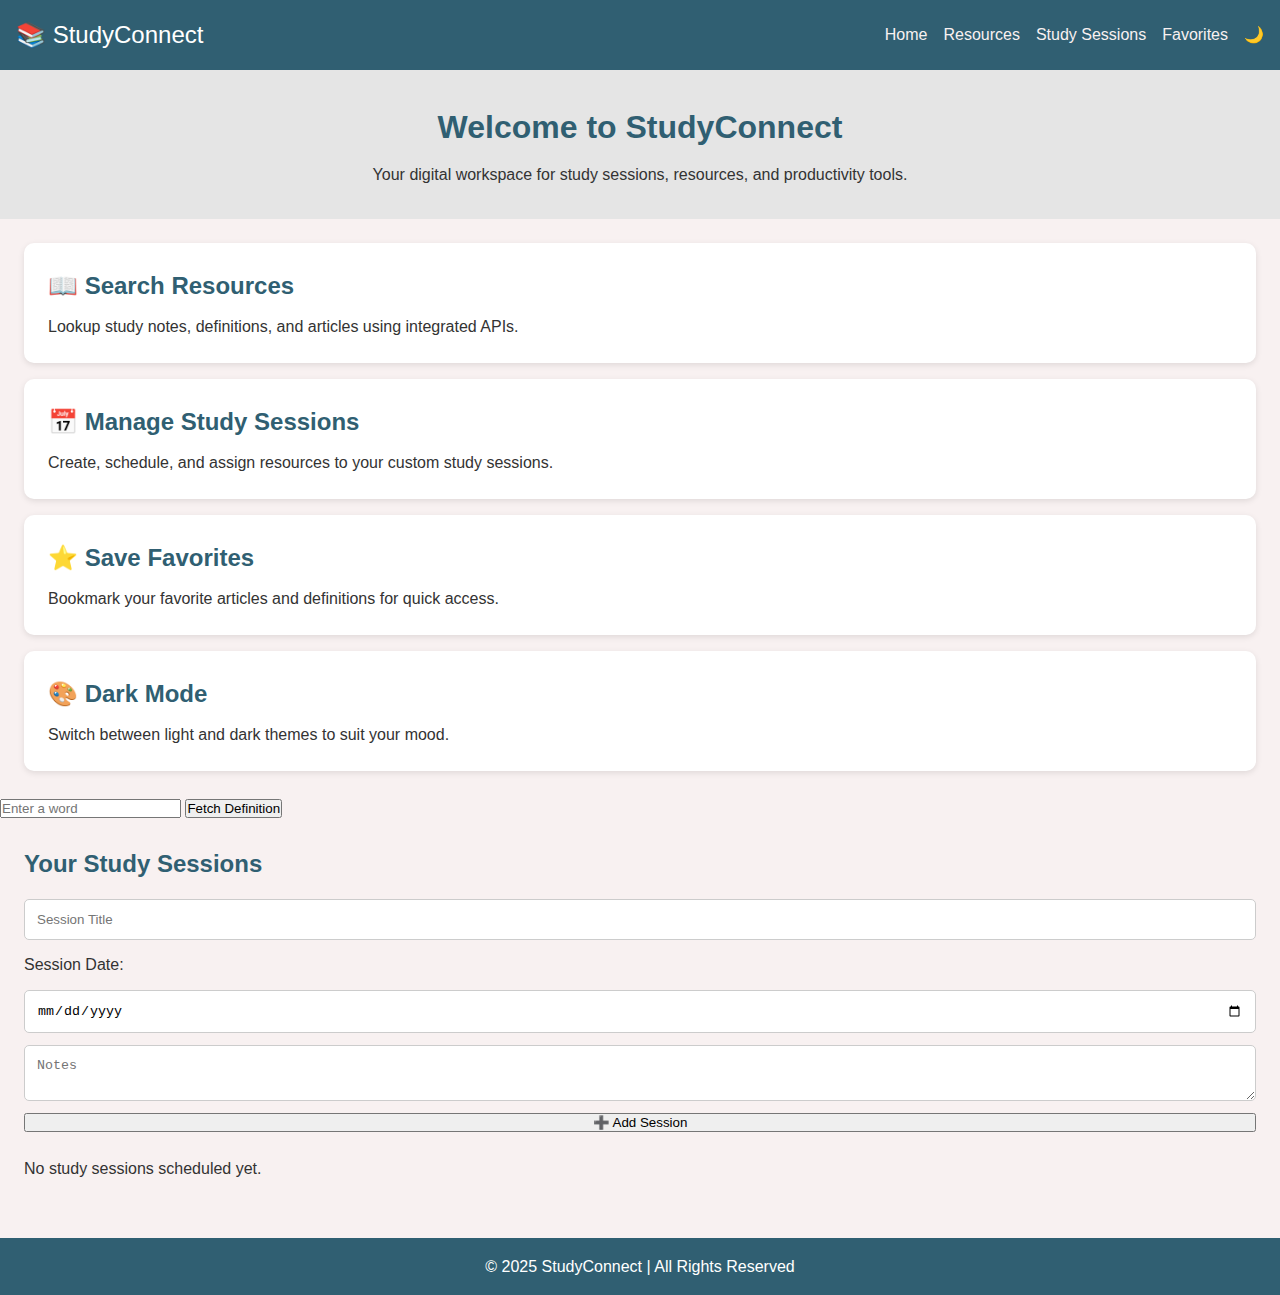
==== index.html @ 54f554a0 "first commit" ====
<!DOCTYPE html>
<html lang="en">
<head>
  <meta charset="UTF-8" />
  <meta name="viewport" content="width=device-width, initial-scale=1.0" />
  <title>StudyConnect | Home</title>
  <link rel="stylesheet" href="styles/styles.css" />
  <link rel="icon" type="image/png" href="images/logo.png" />
  <script type="module" src="script/app.js"></script>
</head>
<body>
  <header>
    <div class="logo">📚 StudyConnect</div>
    <nav>
      <button id="menu-toggle">☰</button>
      <ul id="main-nav">
        <li><a href="index.html">Home</a></li>
        <li><a href="#">Resources</a></li>
        <li><a href="#">Study Sessions</a></li>
        <li><a href="#">Favorites</a></li>
        <li><a href="#" id="theme-toggle">🌙</a></li>
      </ul>
    </nav>
  </header>

  <main>
    <section class="hero">
      <h1>Welcome to StudyConnect</h1>
      <p>Your digital workspace for study sessions, resources, and productivity tools.</p>
    </section>

    <section class="features-grid">
      <div class="card">
        <h2>📖 Search Resources</h2>
        <p>Lookup study notes, definitions, and articles using integrated APIs.</p>
      </div>
      <div class="card">
        <h2>📅 Manage Study Sessions</h2>
        <p>Create, schedule, and assign resources to your custom study sessions.</p>
      </div>
      <div class="card">
        <h2>⭐ Save Favorites</h2>
        <p>Bookmark your favorite articles and definitions for quick access.</p>
      </div>
      <div class="card">
        <h2>🎨 Dark Mode</h2>
        <p>Switch between light and dark themes to suit your mood.</p>
      </div>
    </section>

    <section>
      <div>
        <input type="text" id="word-input" placeholder="Enter a word" />
        <button id="fetch-button">Fetch Definition</button>
        <p id="definition-display"></p>
      </div>
    </section>

    <section class="sessions">
      <h2>Your Study Sessions</h2>
      <form id="sessionForm">
        <input type="text" id="sessionTitle" placeholder="Session Title" required />
        <label for="sessionDate">Session Date:</label>
        <input type="date" id="sessionDate" title="Select the date for the session" required />
        <textarea id="sessionNotes" placeholder="Notes"></textarea>
        <button type="submit">➕ Add Session</button>
      </form>
      <div id="sessionsContainer"></div>
    </section>
  </main>

  <!-- Modal Dialog -->
  <div id="resourceModal" class="modal">
    <div class="modal-content-wrapper">
      <span class="close-btn">×</span>
      <div id="modalContent"></div>
    </div>
  </div>

  <footer>
    <p>© 2025 StudyConnect | All Rights Reserved</p>
  </footer>
</body>
</html>
---- styles/styles.css ----
/* CSS Reset */
* {
    margin: 0;
    padding: 0;
    box-sizing: border-box;
  }
  
  body {
    font-family: 'Open Sans', sans-serif;
    background-color: #f8f1f1;
    color: #333;
    line-height: 1.6;
    transition: background-color 0.3s, color 0.3s;
  }
  
  header {
    background-color: #305f72;
    color: #fff;
    display: flex;
    justify-content: space-between;
    align-items: center;
    padding: 1rem;
  }
  
  .logo {
    font-family: 'Montserrat', sans-serif;
    font-size: 1.5rem;
  }
  
  nav ul {
    list-style: none;
    display: flex;
    gap: 1rem;
  }
  
  nav a {
    color: #f8f1f1;
    text-decoration: none;
    font-weight: 500;
  }
  
  #menu-toggle {
    display: none;
    background: none;
    border: none;
    color: #fff;
    font-size: 1.5rem;
  }
  
  .hero {
    text-align: center;
    padding: 2rem 1rem;
    background-color: #e5e5e5;
  }
  
  .hero h1 {
    font-family: 'Montserrat', sans-serif;
    color: #305f72;
    margin-bottom: 0.5rem;
  }
  
  .features-grid {
    display: grid;
    grid-template-columns: 1fr;
    gap: 1rem;
    padding: 1.5rem;
  }
  
  .card {
    background-color: #ffffff;
    padding: 1.5rem;
    border-radius: 10px;
    box-shadow: 0 2px 6px rgba(0, 0, 0, 0.1);
    transition: transform 0.3s ease, background-color 0.3s ease;
  }
  
  .card h2 {
    color: #305f72;
    margin-bottom: 0.5rem;
  }
  
  .card:hover {
    transform: translateY(-5px);
    background-color: #fdfdfd;
  }
  
  footer {
    background-color: #305f72;
    color: #fff;
    text-align: center;
    padding: 1rem;
    margin-top: 2rem;
  }
  
  /* Dark Mode */
  body.dark-mode {
    background-color: #1e293b;
    color: #f1f5f9;
  }
  
  body.dark-mode header,
  body.dark-mode footer {
    background-color: #111827;
  }
  
  body.dark-mode nav a {
    color: #f1f5f9;
  }
  
  body.dark-mode .hero {
    background-color: #334155;
    color: #f1f5f9;
  }
  
  body.dark-mode .card {
    background-color: #1e293b;
    color: #f1f5f9;
  }
  
  body.dark-mode .card:hover {
    background-color: #273549;
  }
  
  /* Responsive Navigation */
  @media (max-width: 768px) {
    nav ul {
      display: none;
      flex-direction: column;
      gap: 0;
      background-color: #305f72;
      position: absolute;
      top: 60px;
      right: 0;
      width: 200px;
      padding: 1rem;
    }
  
    nav ul.show {
      display: flex;
    }
  
    #menu-toggle {
      display: block;
    }
  }
  
  /* Modal Styles */
  .modal {
    display: none;
    position: fixed;
    z-index: 999;
    left: 0;
    top: 0;
    width: 100%;
    height: 100%;
    overflow: auto;
    background-color: rgba(0, 0, 0, 0.6);
  }
  
  .modal-content-wrapper {
    background-color: #fff;
    margin: 10% auto;
    padding: 1.5rem;
    border-radius: 10px;
    width: 90%;
    max-width: 500px;
    box-shadow: 0 5px 10px rgba(0, 0, 0, 0.3);
  }
  
  .close-btn {
    float: right;
    font-size: 1.5rem;
    cursor: pointer;
  }

  /* Study Sessions Section */
  .sessions {
    padding: 1.5rem;
  }

  .sessions h2 {
    color: #305f72;
    margin-bottom: 1rem;
  }

  #sessionForm {
    display: grid;
    gap: 0.75rem;
    margin-bottom: 1.5rem;
  }

  #sessionForm input, #sessionForm textarea {
    padding: 0.75rem;
    border: 1px solid #ccc;
    border-radius: 5px;
  }

  .session-card {
    background-color: #fff;
    padding: 1rem;
    margin-bottom: 1rem;
    border-radius: 8px;
    box-shadow: 0 1px 4px rgba(0, 0, 0, 0.1);
  }

  .session-card h3 {
    margin-bottom: 0.5rem;
    color: #305f72;
  }

  .delete-btn {
    background: #f76c6c;
    color: #fff;
    border: none;
    padding: 0.4rem 0.7rem;
    border-radius: 5px;
    cursor: pointer;
    margin-top: 0.5rem;
  }

  /* Study Resources Section */
  .resources {
    padding: 1.5rem;
  }

  .resources h2 {
    color: #305f72;
    margin-bottom: 1rem;
  }

  .resource-grid {
    display: grid;
    grid-template-columns: repeat(auto-fit, minmax(260px, 1fr));
    gap: 1rem;
  }

  .resource-card {
    background-color: #ffffff;
    padding: 1rem;
    border-radius: 10px;
    box-shadow: 0 2px 6px rgba(0, 0, 0, 0.08);
    transition: transform 0.3s ease, background-color 0.3s ease;
  }

  .resource-card h3 {
    color: #305f72;
    margin-bottom: 0.5rem;
  }

  .resource-card p {
    font-size: 0.95rem;
    margin-bottom: 0.5rem;
  }

  .resource-card button {
    background-color: #305f72;
    color: #fff;
    border: none;
    padding: 0.5rem 0.75rem;
    border-radius: 5px;
    cursor: pointer;
  }

  .resource-card button:hover {
    background-color: #25495c;
  }

  body.dark-mode .resource-card {
    background-color: #1e293b;
    color: #f1f5f9;
  }
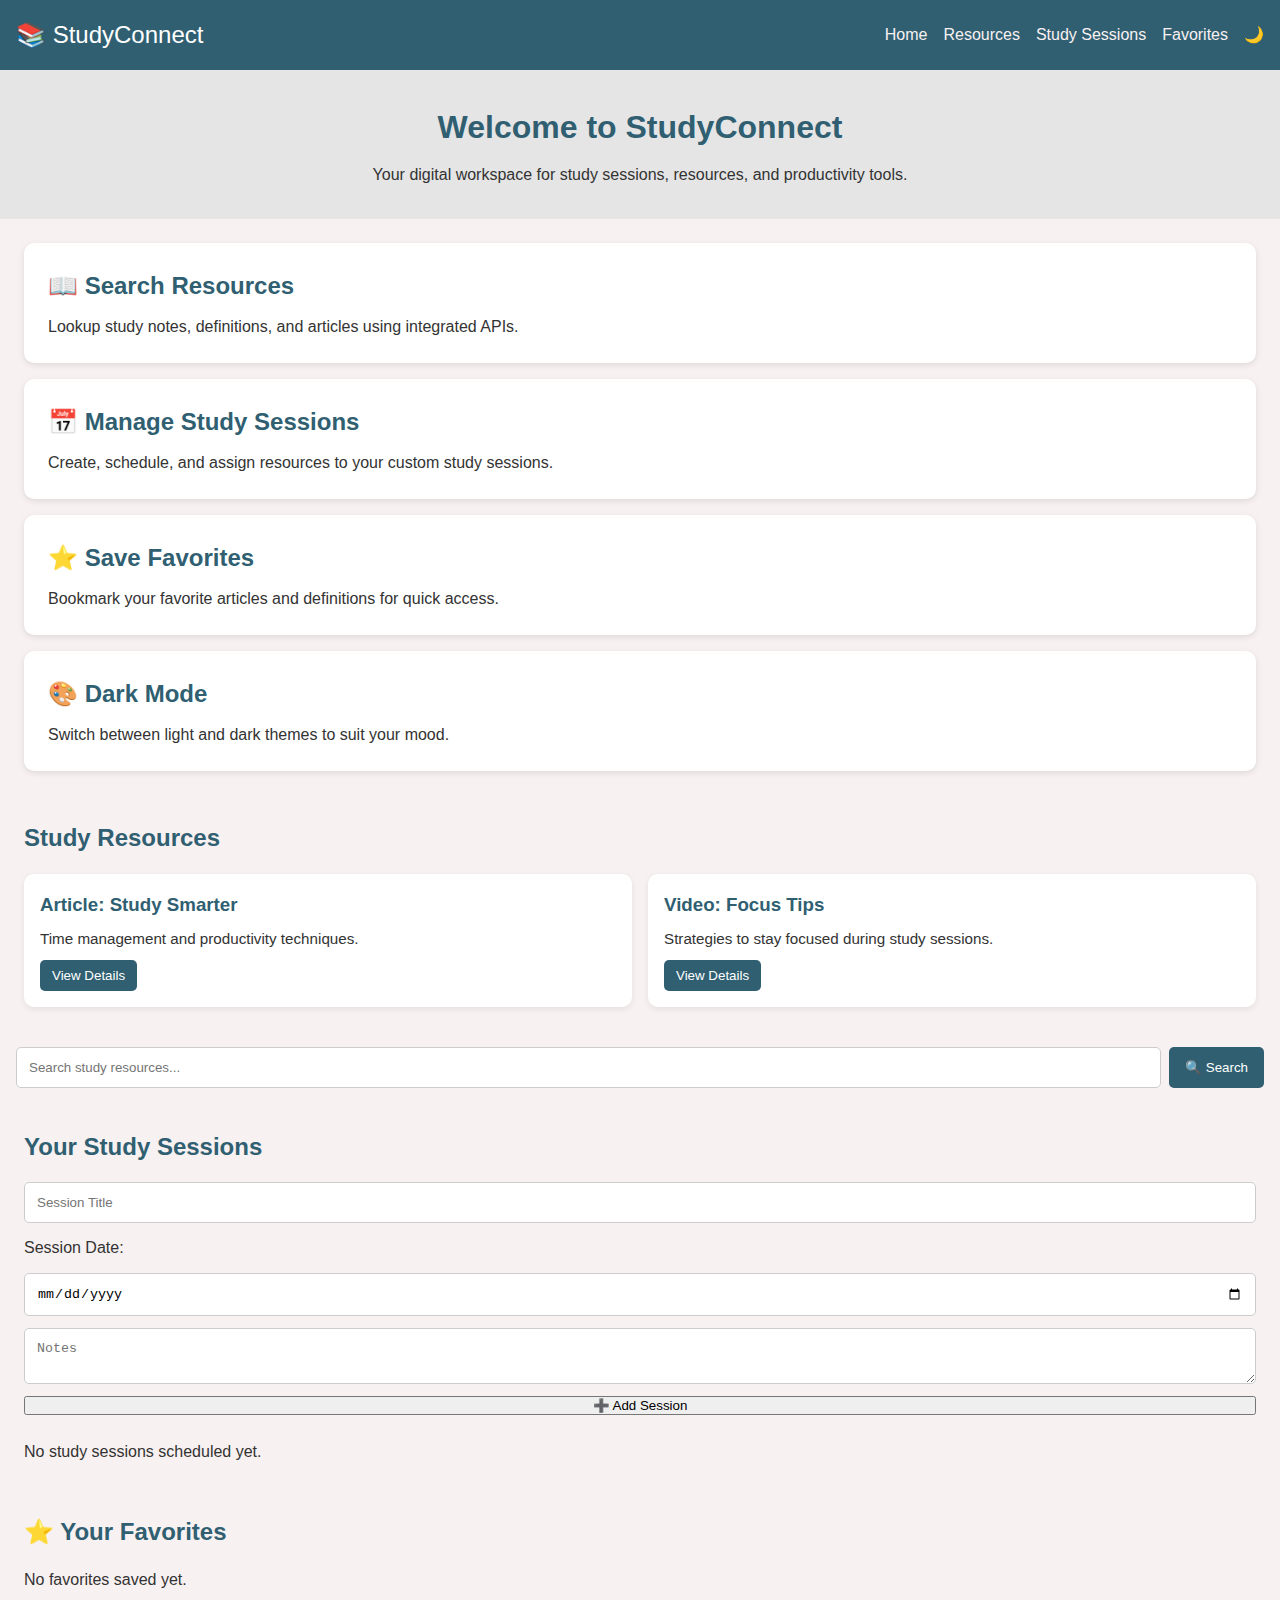
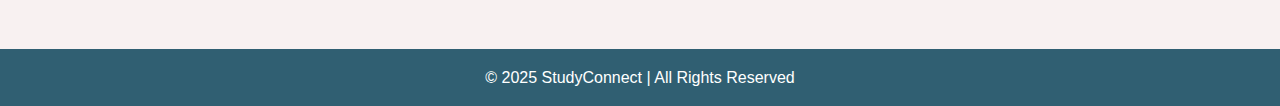
==== commit 4f318f9a: "display favorites and session in grids" ====
--- a/index.html
+++ b/index.html
@@ -48,12 +48,14 @@
       </div>
     </section>
 
-    <section>
-      <div>
-        <input type="text" id="word-input" placeholder="Enter a word" />
-        <button id="fetch-button">Fetch Definition</button>
-        <p id="definition-display"></p>
-      </div>
+    <section class="resources">
+      <h2>Study Resources</h2>
+      <div id="resourceGrid" class="resource-grid"></div>
+    </section>
+
+    <section class="search-bar">
+      <input type="text" id="searchInput" placeholder="Search study resources..." />
+      <button id="searchBtn">🔍 Search</button>
     </section>
 
     <section class="sessions">
@@ -65,7 +67,15 @@
         <textarea id="sessionNotes" placeholder="Notes"></textarea>
         <button type="submit">➕ Add Session</button>
       </form>
-      <div id="sessionsContainer"></div>
+      <div id="sessionsContainer">
+        <!-- Add content here if needed -->
+        <p>No sessions added yet. Start by creating one!</p>
+      </div>
+    </section>
+
+    <section class="favorites">
+      <h2>⭐ Your Favorites</h2>
+      <div id="favoritesContainer" class="favorites-grid"></div>
     </section>
   </main>
 
--- a/styles/styles.css
+++ b/styles/styles.css
@@ -218,6 +218,12 @@
     margin-top: 0.5rem;
   }
 
+  .sessions-grid {
+    display: grid;
+    grid-template-columns: repeat(auto-fit, minmax(260px, 1fr));
+    gap: 1rem;
+  }
+
   /* Study Resources Section */
   .resources {
     padding: 1.5rem;
@@ -269,3 +275,82 @@
     background-color: #1e293b;
     color: #f1f5f9;
   }
+
+  /* Favorites Section */
+  .favorites {
+    padding: 1.5rem;
+  }
+
+  .favorites h2 {
+    color: #305f72;
+    margin-bottom: 1rem;
+  }
+
+  .favorites-grid {
+    display: grid;
+    grid-template-columns: repeat(auto-fit, minmax(260px, 1fr));
+    gap: 1rem;
+  }
+
+  .favorites-card {
+    background-color: #ffffff;
+    padding: 1rem;
+    border-radius: 10px;
+    box-shadow: 0 2px 6px rgba(0, 0, 0, 0.08);
+    transition: transform 0.3s ease, background-color 0.3s ease;
+  }
+
+  .favorites-card h3 {
+    color: #305f72;
+    margin-bottom: 0.5rem;
+  }
+
+  .favorites-card p {
+    font-size: 0.95rem;
+    margin-bottom: 0.5rem;
+  }
+
+  .favorites-card button {
+    background-color: #305f72;
+    color: #fff;
+    border: none;
+    padding: 0.5rem 0.75rem;
+    border-radius: 5px;
+    cursor: pointer;
+  }
+
+  .favorites-card button:hover {
+    background-color: #25495c;
+  }
+
+  body.dark-mode .favorites-card {
+    background-color: #1e293b;
+    color: #f1f5f9;
+  }
+
+  /* Search Bar Section */
+  .search-bar {
+    display: flex;
+    gap: 0.5rem;
+    padding: 1rem;
+  }
+
+  #searchInput {
+    flex: 1;
+    padding: 0.75rem;
+    border: 1px solid #ccc;
+    border-radius: 5px;
+  }
+
+  #searchBtn {
+    background-color: #305f72;
+    color: #fff;
+    border: none;
+    padding: 0.75rem 1rem;
+    border-radius: 5px;
+    cursor: pointer;
+  }
+
+  #searchBtn:hover {
+    background-color: #25495c;
+  }
